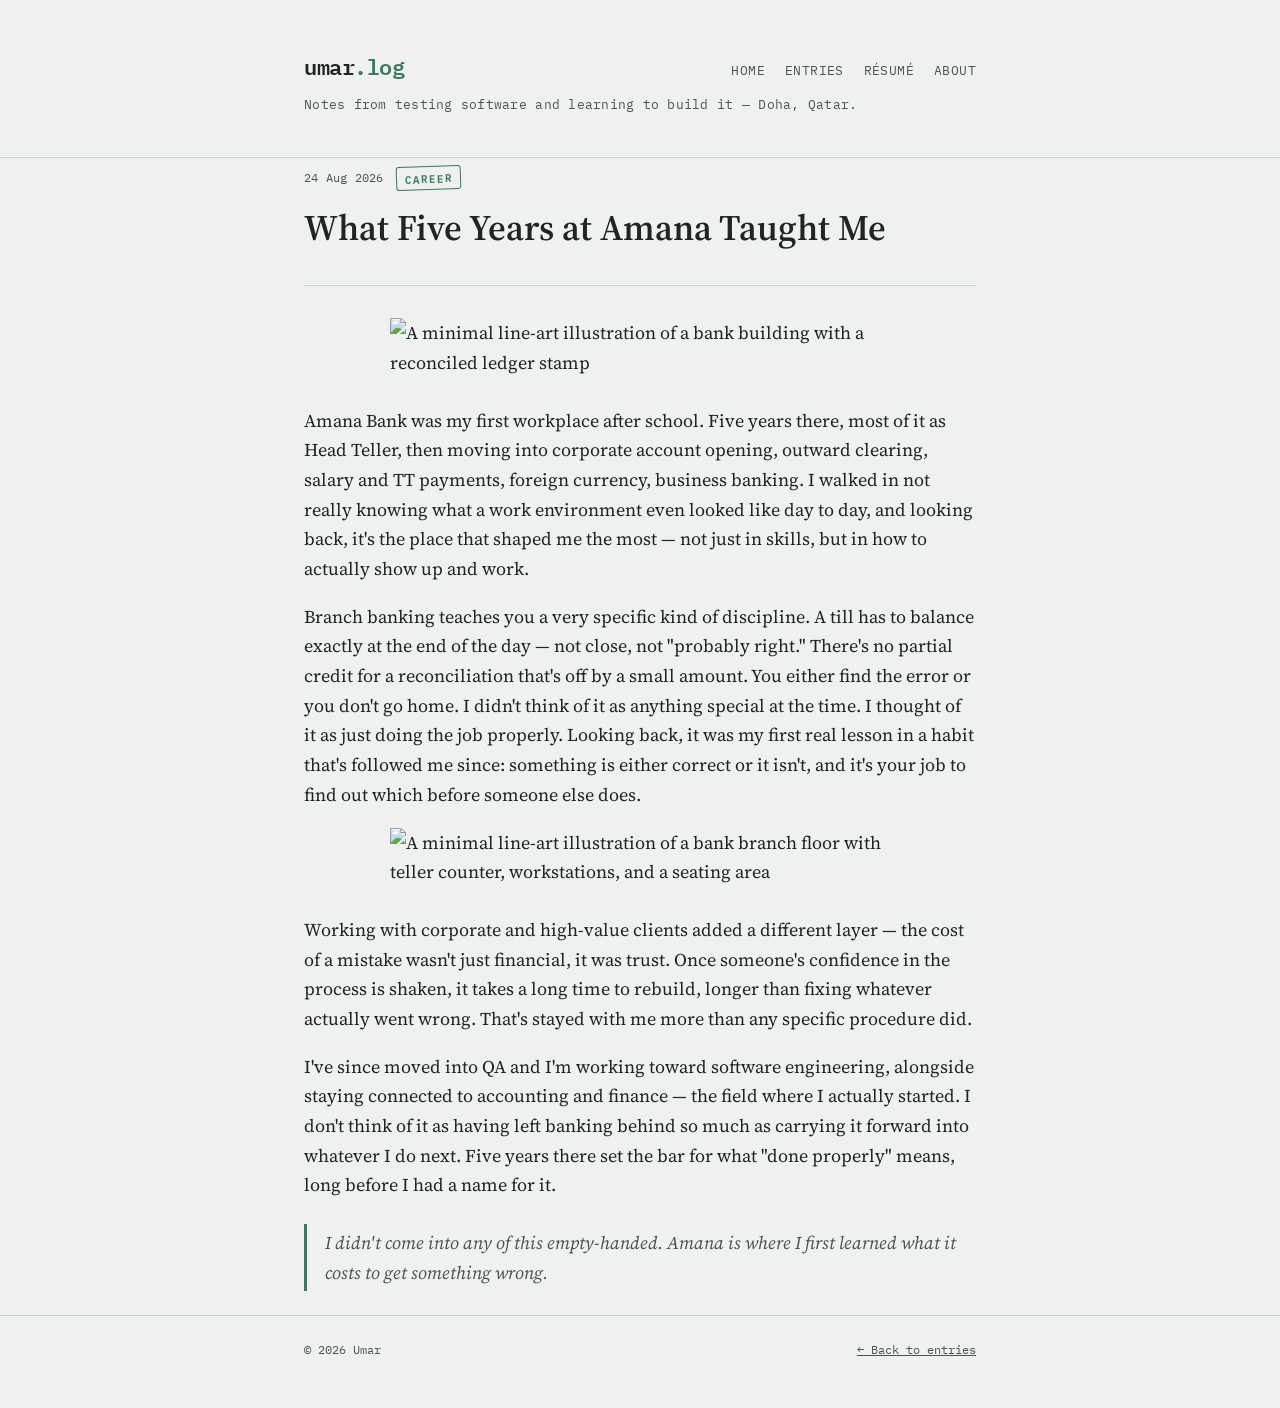
==== post-3.html @ 083d4892 "add Amana Bank post with custom graphics" ====
<!DOCTYPE html>
<html lang="en">
<head>
<meta charset="UTF-8">
<meta name="viewport" content="width=device-width, initial-scale=1.0">
<title>What Five Years at Amana Taught Me — Umar's Log</title>
<link rel="stylesheet" href="style.css">
</head>
<body>

<header class="site-head">
  <div class="wrap">
    <div class="head-row">
      <a href="index.html" class="site-title">umar<span>.log</span></a>
      <nav class="site-nav">
        <a href="index.html">Home</a>
        <a href="blog.html">Entries</a>
        <a href="resume.html">Résumé</a>
        <a href="about.html">About</a>
      </nav>
    </div>
    <p class="tagline">Notes from testing software and learning to build it — Doha, Qatar.</p>
  </div>
</header>

<main class="wrap">

  <div class="post-head">
    <div class="entry-meta">
      <span>24 Aug 2026</span>
      <span class="stamp pass">Career</span>
    </div>
    <h1 class="post-title">What Five Years at Amana Taught Me</h1>
  </div>

  <div class="post-body">
    <img src="img/amana-graphic.svg" alt="A minimal line-art illustration of a bank building with a reconciled ledger stamp" class="post-graphic">

    <p>Amana Bank was my first workplace after school. Five years there, most of it as Head Teller, then moving into corporate account opening, outward clearing, salary and TT payments, foreign currency, business banking. I walked in not really knowing what a work environment even looked like day to day, and looking back, it's the place that shaped me the most — not just in skills, but in how to actually show up and work.</p>

    <p>Branch banking teaches you a very specific kind of discipline. A till has to balance exactly at the end of the day — not close, not "probably right." There's no partial credit for a reconciliation that's off by a small amount. You either find the error or you don't go home. I didn't think of it as anything special at the time. I thought of it as just doing the job properly. Looking back, it was my first real lesson in a habit that's followed me since: something is either correct or it isn't, and it's your job to find out which before someone else does.</p>

    <img src="img/amana-interior-graphic.svg" alt="A minimal line-art illustration of a bank branch floor with teller counter, workstations, and a seating area" class="post-graphic">

    <p>Working with corporate and high-value clients added a different layer — the cost of a mistake wasn't just financial, it was trust. Once someone's confidence in the process is shaken, it takes a long time to rebuild, longer than fixing whatever actually went wrong. That's stayed with me more than any specific procedure did.</p>

    <p>I've since moved into QA and I'm working toward software engineering, alongside staying connected to accounting and finance — the field where I actually started. I don't think of it as having left banking behind so much as carrying it forward into whatever I do next. Five years there set the bar for what "done properly" means, long before I had a name for it.</p>

    <blockquote>I didn't come into any of this empty-handed. Amana is where I first learned what it costs to get something wrong.</blockquote>
  </div>

</main>

<footer class="site-foot">
  <div class="wrap" style="display:flex; justify-content:space-between; width:100%; flex-wrap:wrap; gap:8px;">
    <span>&copy; 2026 Umar</span>
    <span><a href="blog.html">&larr; Back to entries</a></span>
  </div>
</footer>

</body>
</html>
---- style.css ----
@import url('https://fonts.googleapis.com/css2?family=IBM+Plex+Mono:wght@400;500;600&family=Source+Serif+4:opsz,wght@8..60,400;8..60,600&display=swap');

:root {
  --paper: #eef1ef;
  --paper-raised: #f7f8f6;
  --ink: #1f2622;
  --ink-soft: #4b544e;
  --line: #cdd3ce;
  --stamp-green: #3c7a5d;
  --stamp-amber: #b4622b;
  --mono: 'IBM Plex Mono', ui-monospace, monospace;
  --serif: 'Source Serif 4', Georgia, serif;
}

* { box-sizing: border-box; }

html { scroll-behavior: smooth; }

html, body {
  overflow-x: hidden;
}

body {
  margin: 0;
  background: var(--paper);
  color: var(--ink);
  font-family: var(--serif);
  font-size: 18px;
  line-height: 1.65;
  -webkit-font-smoothing: antialiased;
  max-width: 100%;
}

a { color: inherit; }

.wrap {
  max-width: 720px;
  margin: 0 auto;
  padding: 0 24px;
}

/* ---------- Header ---------- */

header.site-head {
  border-bottom: 1px solid var(--line);
  padding: 48px 0 28px;
}

.head-row {
  display: flex;
  align-items: baseline;
  justify-content: space-between;
  gap: 16px;
  flex-wrap: wrap;
}

.site-title {
  font-family: var(--mono);
  font-weight: 600;
  font-size: 22px;
  letter-spacing: -0.02em;
  text-decoration: none;
  color: var(--ink);
}

.site-title span {
  color: var(--stamp-green);
}

nav.site-nav {
  display: flex;
  flex-wrap: wrap;
  gap: 12px 20px;
  font-family: var(--mono);
  font-size: 13px;
  letter-spacing: 0.03em;
  text-transform: uppercase;
}

nav.site-nav a {
  text-decoration: none;
  color: var(--ink-soft);
  border-bottom: 1px solid transparent;
  padding-bottom: 2px;
  transition: border-color 0.15s ease, color 0.15s ease;
}

nav.site-nav a:hover,
nav.site-nav a[aria-current="page"] {
  color: var(--ink);
  border-color: var(--stamp-green);
}

.tagline {
  margin-top: 10px;
  font-family: var(--mono);
  font-size: 13px;
  color: var(--ink-soft);
  letter-spacing: 0.02em;
}

/* ---------- Log entries (homepage list) ---------- */

main { padding: 40px 0 80px; }

.log {
  display: flex;
  flex-direction: column;
}

.entry {
  display: grid;
  grid-template-columns: 64px 1fr;
  gap: 20px;
  padding: 28px 0;
  border-bottom: 1px solid var(--line);
}

.entry:first-child { padding-top: 0; }

.entry-index {
  font-family: var(--mono);
  font-size: 13px;
  color: var(--ink-soft);
  padding-top: 4px;
}

.entry-body a.entry-title {
  display: inline-block;
  font-family: var(--serif);
  font-weight: 600;
  font-size: 22px;
  text-decoration: none;
  color: var(--ink);
  margin-bottom: 6px;
}

.entry-body a.entry-title:hover { color: var(--stamp-green); }

.entry-meta {
  display: flex;
  align-items: center;
  gap: 12px;
  margin-bottom: 10px;
  font-family: var(--mono);
  font-size: 12px;
  color: var(--ink-soft);
  letter-spacing: 0.02em;
}

.entry-excerpt {
  color: var(--ink-soft);
  font-size: 16px;
}

/* ---------- Stamp badge (signature element) ---------- */

.stamp {
  display: inline-flex;
  align-items: center;
  font-family: var(--mono);
  font-size: 11px;
  font-weight: 600;
  letter-spacing: 0.08em;
  text-transform: uppercase;
  border: 1.5px solid currentColor;
  border-radius: 3px;
  padding: 2px 8px;
  transform: rotate(-2deg);
}

.stamp.pass { color: var(--stamp-green); }
.stamp.draft { color: var(--stamp-amber); }

/* ---------- Post page ---------- */

.post-head { padding: 8px 0 32px; border-bottom: 1px solid var(--line); margin-bottom: 32px; }

.post-head .entry-meta { margin-bottom: 16px; }

h1.post-title {
  font-family: var(--serif);
  font-size: 36px;
  font-weight: 600;
  line-height: 1.2;
  margin: 0 0 4px;
}

.post-photo {
  display: block;
  width: 100%;
  height: auto;
  border-radius: 4px;
  border: 1px solid var(--line);
  margin: 8px 0 28px;
}

.post-graphic {
  display: block;
  width: 100%;
  max-width: 500px;
  height: auto;
  margin: 8px auto 28px;
}

.post-body h2 {
  font-family: var(--mono);
  font-size: 15px;
  text-transform: uppercase;
  letter-spacing: 0.04em;
  color: var(--stamp-green);
  margin-top: 40px;
}

.post-body p { margin: 18px 0; }

.post-body code {
  font-family: var(--mono);
  background: var(--paper-raised);
  border: 1px solid var(--line);
  padding: 1px 6px;
  border-radius: 3px;
  font-size: 0.9em;
}

.post-body blockquote {
  margin: 24px 0;
  padding: 4px 0 4px 18px;
  border-left: 3px solid var(--stamp-green);
  color: var(--ink-soft);
  font-style: italic;
}

/* ---------- About page ---------- */

.about-body p { margin: 18px 0; }

.field-list {
  list-style: none;
  padding: 0;
  margin: 24px 0;
  font-family: var(--mono);
  font-size: 14px;
}

.field-list li {
  display: flex;
  justify-content: space-between;
  padding: 10px 0;
  border-bottom: 1px dashed var(--line);
  color: var(--ink-soft);
}

.field-list li span:last-child { color: var(--ink); }

/* ---------- Footer ---------- */

footer.site-foot {
  border-top: 1px solid var(--line);
  padding: 24px 0 48px;
  font-family: var(--mono);
  font-size: 12px;
  color: var(--ink-soft);
  display: flex;
  justify-content: space-between;
  flex-wrap: wrap;
  gap: 8px;
}

/* ---------- Hub homepage ---------- */

.hero {
  padding: 40px 0 40px;
  border-bottom: 1px solid var(--line);
  margin-bottom: 8px;
}

.hero-eyebrow {
  font-family: var(--mono);
  font-size: 12px;
  letter-spacing: 0.08em;
  text-transform: uppercase;
  color: var(--stamp-green);
  margin: 0 0 10px;
}

.hero-row {
  display: flex;
  align-items: center;
  gap: 24px;
}

.hero-photo {
  width: 140px;
  height: 140px;
  border-radius: 50%;
  object-fit: cover;
  border: 1.5px solid var(--line);
  flex-shrink: 0;
}

.hero h1 {
  font-family: var(--serif);
  font-size: 34px;
  font-weight: 600;
  line-height: 1.25;
  margin: 0 0 14px;
}

.hero p.lede {
  color: var(--ink-soft);
  font-size: 17px;
  max-width: 60ch;
  margin: 0;
}

.chapter-label {
  font-family: var(--mono);
  font-size: 12px;
  letter-spacing: 0.1em;
  text-transform: uppercase;
  color: var(--ink-soft);
  margin: 40px 0 4px;
}

.chapters {
  display: flex;
  flex-direction: column;
}

.chapter-item {
  display: grid;
  grid-template-columns: 56px 1fr 20px;
  align-items: start;
  gap: 16px;
  padding: 22px 0;
  border-bottom: 1px solid var(--line);
  text-decoration: none;
  color: var(--ink);
}

.chapter-item:first-child { padding-top: 6px; }

.chapter-num {
  font-family: var(--mono);
  font-size: 13px;
  color: var(--stamp-green);
  padding-top: 3px;
}

.chapter-text h3 {
  font-family: var(--serif);
  font-size: 20px;
  font-weight: 600;
  margin: 0 0 4px;
}

.chapter-text p {
  margin: 0;
  color: var(--ink-soft);
  font-size: 15px;
}

.chapter-arrow {
  font-family: var(--mono);
  color: var(--ink-soft);
  padding-top: 3px;
  transition: transform 0.15s ease, color 0.15s ease;
}

.chapter-item:hover .chapter-arrow {
  transform: translateX(3px);
  color: var(--stamp-green);
}

.chapter-item:hover .chapter-text h3 { color: var(--stamp-green); }

/* ---------- Résumé page ---------- */

.resume-section { margin-top: 36px; }

.resume-section h2 {
  font-family: var(--mono);
  font-size: 14px;
  text-transform: uppercase;
  letter-spacing: 0.05em;
  color: var(--stamp-green);
  margin: 0 0 18px;
}

.resume-item { margin-bottom: 22px; }

.resume-item-head {
  display: flex;
  justify-content: space-between;
  align-items: baseline;
  gap: 12px;
  flex-wrap: wrap;
}

.resume-item-head h3 {
  font-family: var(--serif);
  font-size: 18px;
  font-weight: 600;
  margin: 0;
}

.resume-item-date {
  font-family: var(--mono);
  font-size: 12px;
  color: var(--ink-soft);
  white-space: nowrap;
}

.resume-item-role {
  font-family: var(--mono);
  font-size: 13px;
  color: var(--stamp-green);
  margin: 2px 0 8px;
}

.resume-item ul {
  margin: 0;
  padding-left: 18px;
  color: var(--ink-soft);
  font-size: 15px;
}

.resume-item li { margin-bottom: 4px; }

.resume-skills {
  display: flex;
  flex-wrap: wrap;
  gap: 8px;
}

.skill-tag {
  font-family: var(--mono);
  font-size: 12px;
  border: 1px solid var(--line);
  background: var(--paper-raised);
  padding: 4px 10px;
  border-radius: 3px;
  color: var(--ink-soft);
}

.download-note {
  font-family: var(--mono);
  font-size: 12px;
  color: var(--ink-soft);
  margin-top: 8px;
}

/* ---------- Responsive ---------- */

@media (max-width: 560px) {
  body { font-size: 16px; }
  nav.site-nav { gap: 10px 14px; }
  .hero { padding-top: 28px; }
  .hero-row { flex-direction: column; align-items: flex-start; gap: 16px; }
  .hero-photo { width: 96px; height: 96px; }
  .entry { grid-template-columns: 1fr; gap: 6px; }
  .entry-index { padding-top: 0; }
  h1.post-title { font-size: 28px; }
  .hero h1 { font-size: 26px; }
  .chapter-item { grid-template-columns: 40px 1fr 16px; gap: 10px; }
  .resume-item-head { flex-direction: column; gap: 2px; }
}

/* ---------- Motion & accessibility ---------- */

@media (prefers-reduced-motion: reduce) {
  html { scroll-behavior: auto; }
}

a:focus-visible,
button:focus-visible {
  outline: 2px solid var(--stamp-green);
  outline-offset: 3px;
}
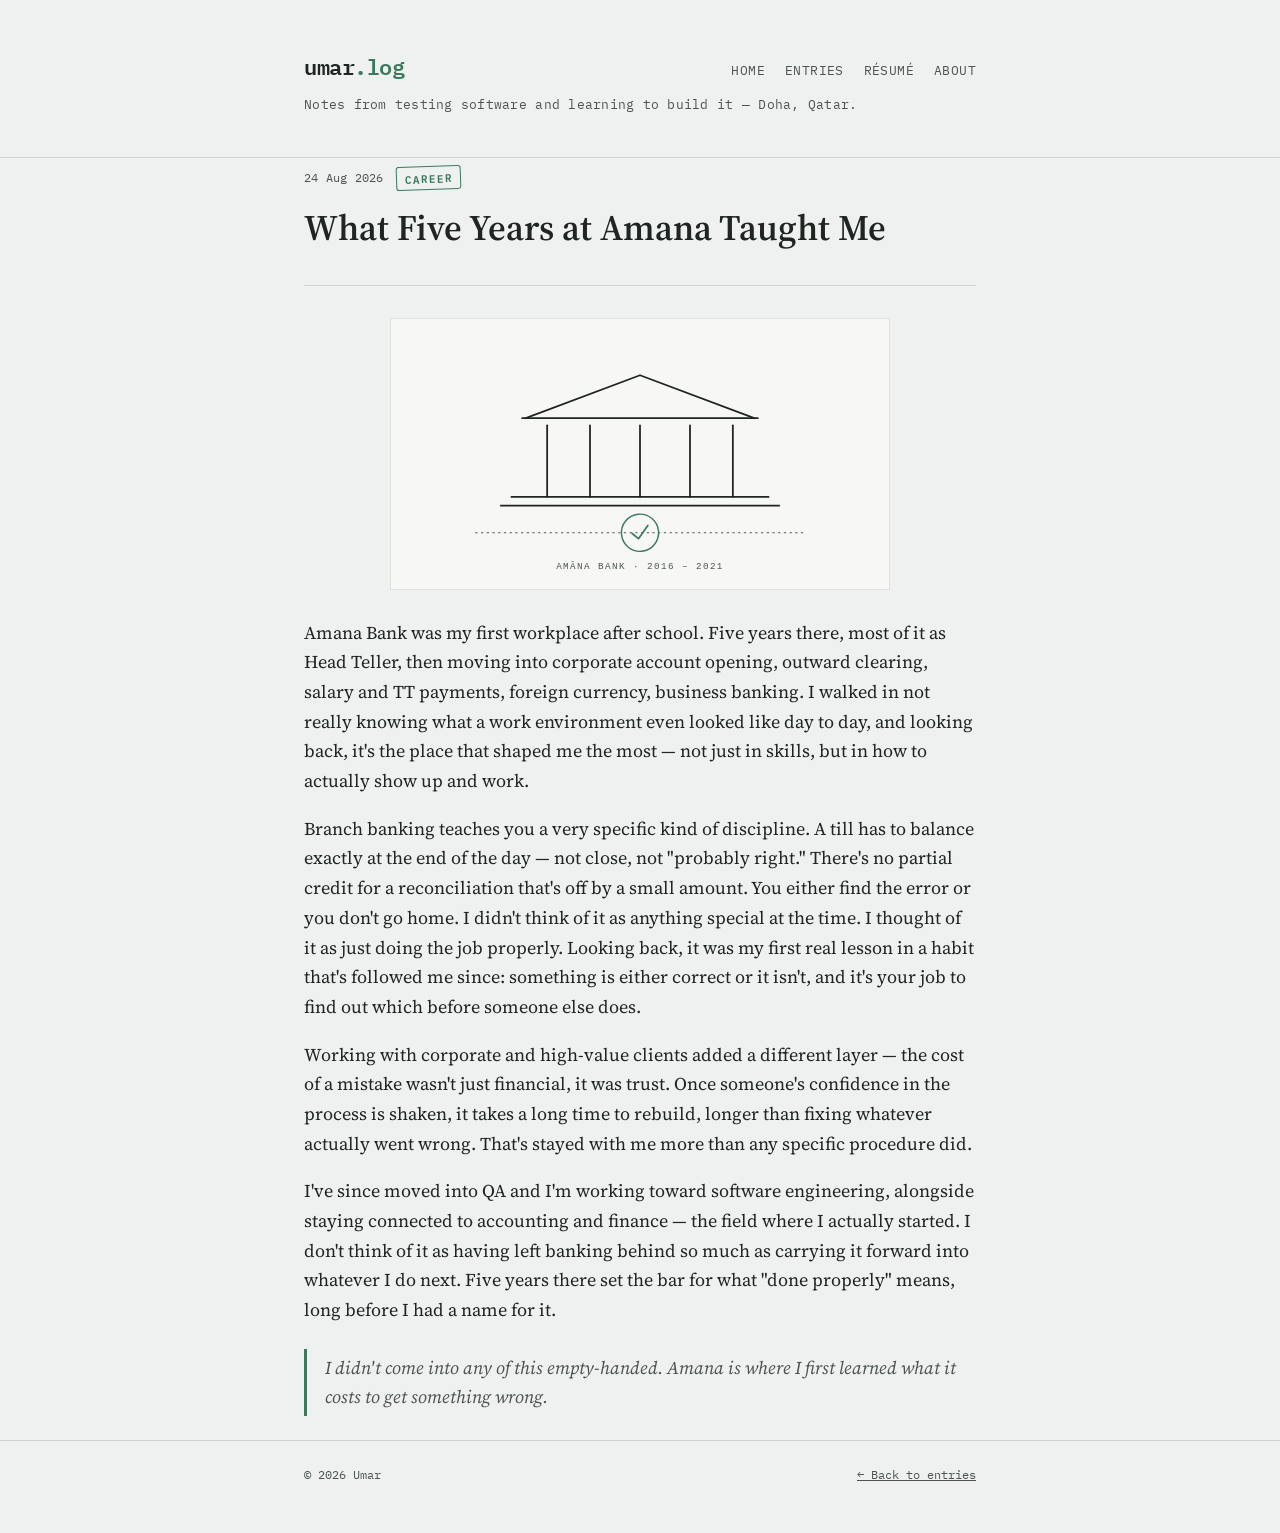
==== commit 649993f6: "add Amana Bank post with custom graphics" ====
--- a/post-3.html
+++ b/post-3.html
@@ -34,13 +34,11 @@
   </div>
 
   <div class="post-body">
-    <img src="img/amana-graphic.svg" alt="A minimal line-art illustration of a bank building with a reconciled ledger stamp" class="post-graphic">
+    <img src="amana-graphic.svg" alt="A minimal line-art illustration of a bank building with a reconciled ledger stamp" class="post-graphic">
 
     <p>Amana Bank was my first workplace after school. Five years there, most of it as Head Teller, then moving into corporate account opening, outward clearing, salary and TT payments, foreign currency, business banking. I walked in not really knowing what a work environment even looked like day to day, and looking back, it's the place that shaped me the most — not just in skills, but in how to actually show up and work.</p>
 
     <p>Branch banking teaches you a very specific kind of discipline. A till has to balance exactly at the end of the day — not close, not "probably right." There's no partial credit for a reconciliation that's off by a small amount. You either find the error or you don't go home. I didn't think of it as anything special at the time. I thought of it as just doing the job properly. Looking back, it was my first real lesson in a habit that's followed me since: something is either correct or it isn't, and it's your job to find out which before someone else does.</p>
-
-    <img src="img/amana-interior-graphic.svg" alt="A minimal line-art illustration of a bank branch floor with teller counter, workstations, and a seating area" class="post-graphic">
 
     <p>Working with corporate and high-value clients added a different layer — the cost of a mistake wasn't just financial, it was trust. Once someone's confidence in the process is shaken, it takes a long time to rebuild, longer than fixing whatever actually went wrong. That's stayed with me more than any specific procedure did.</p>
 
